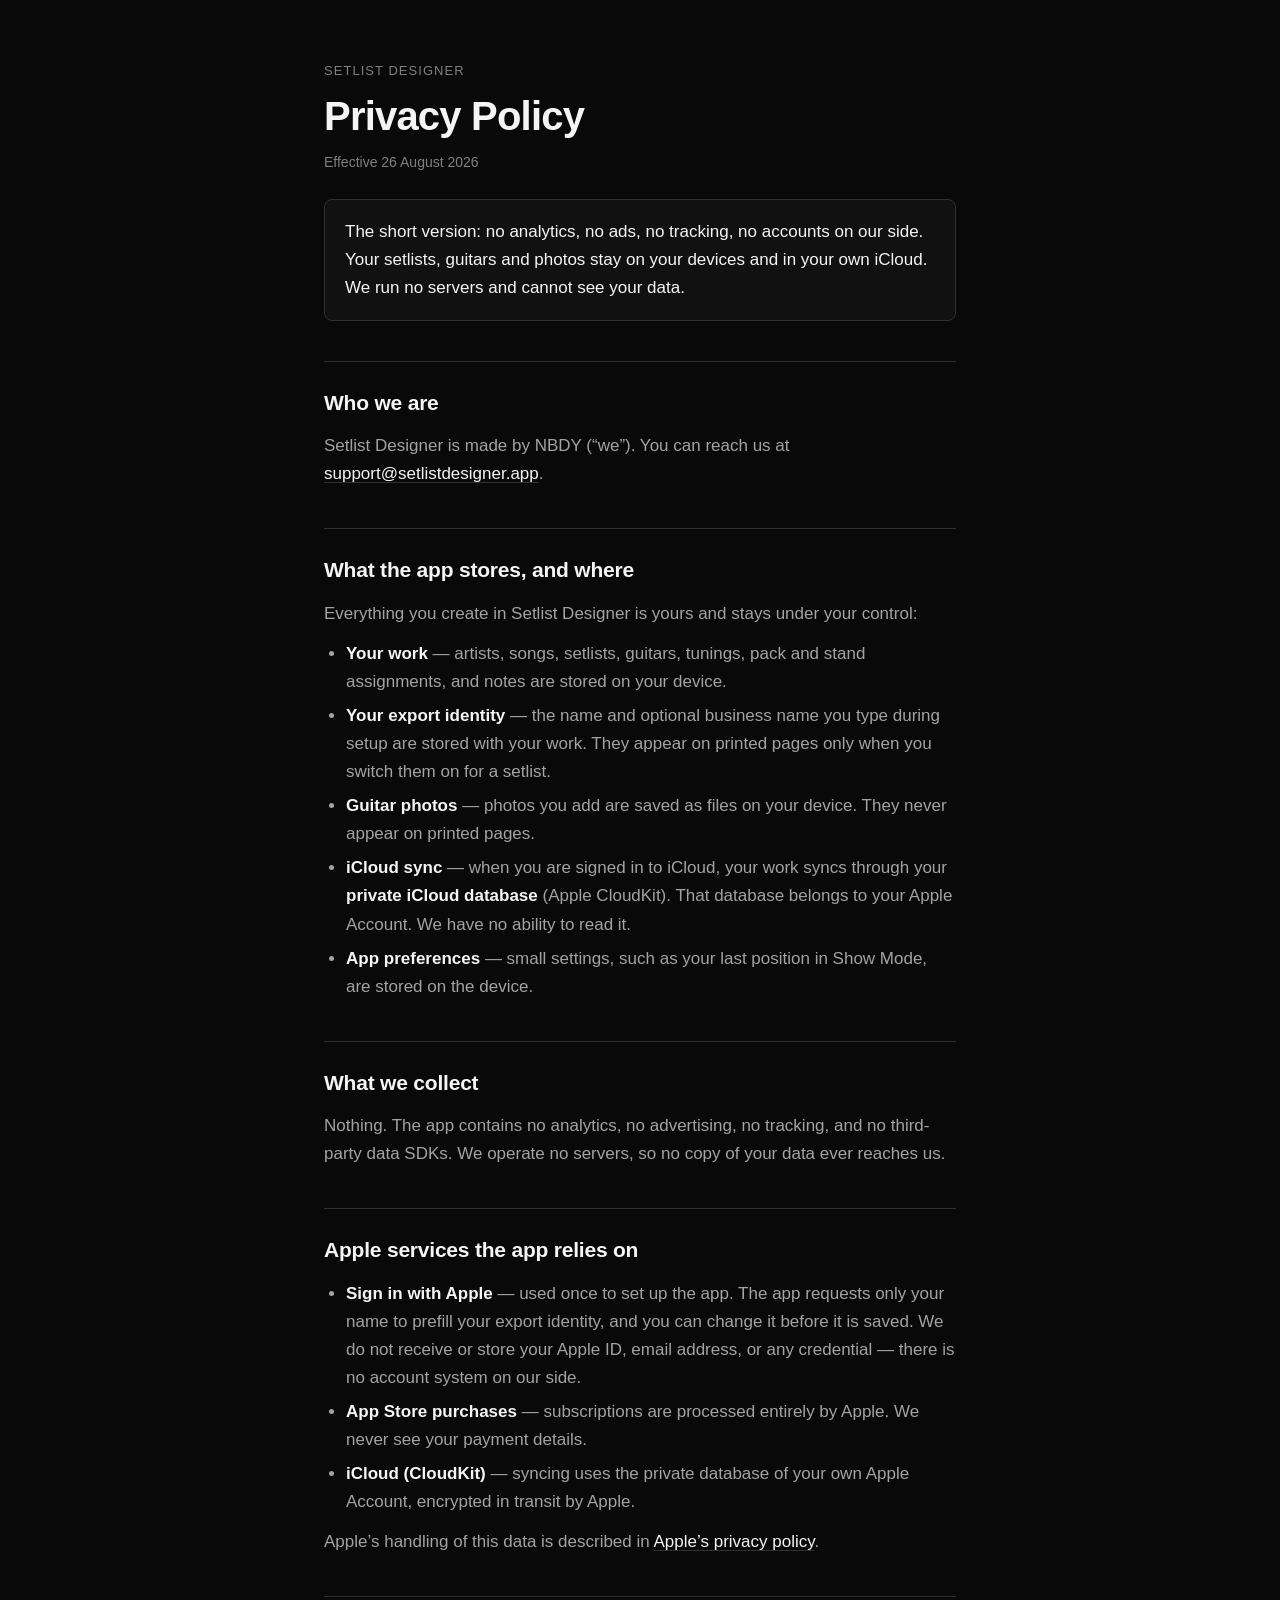
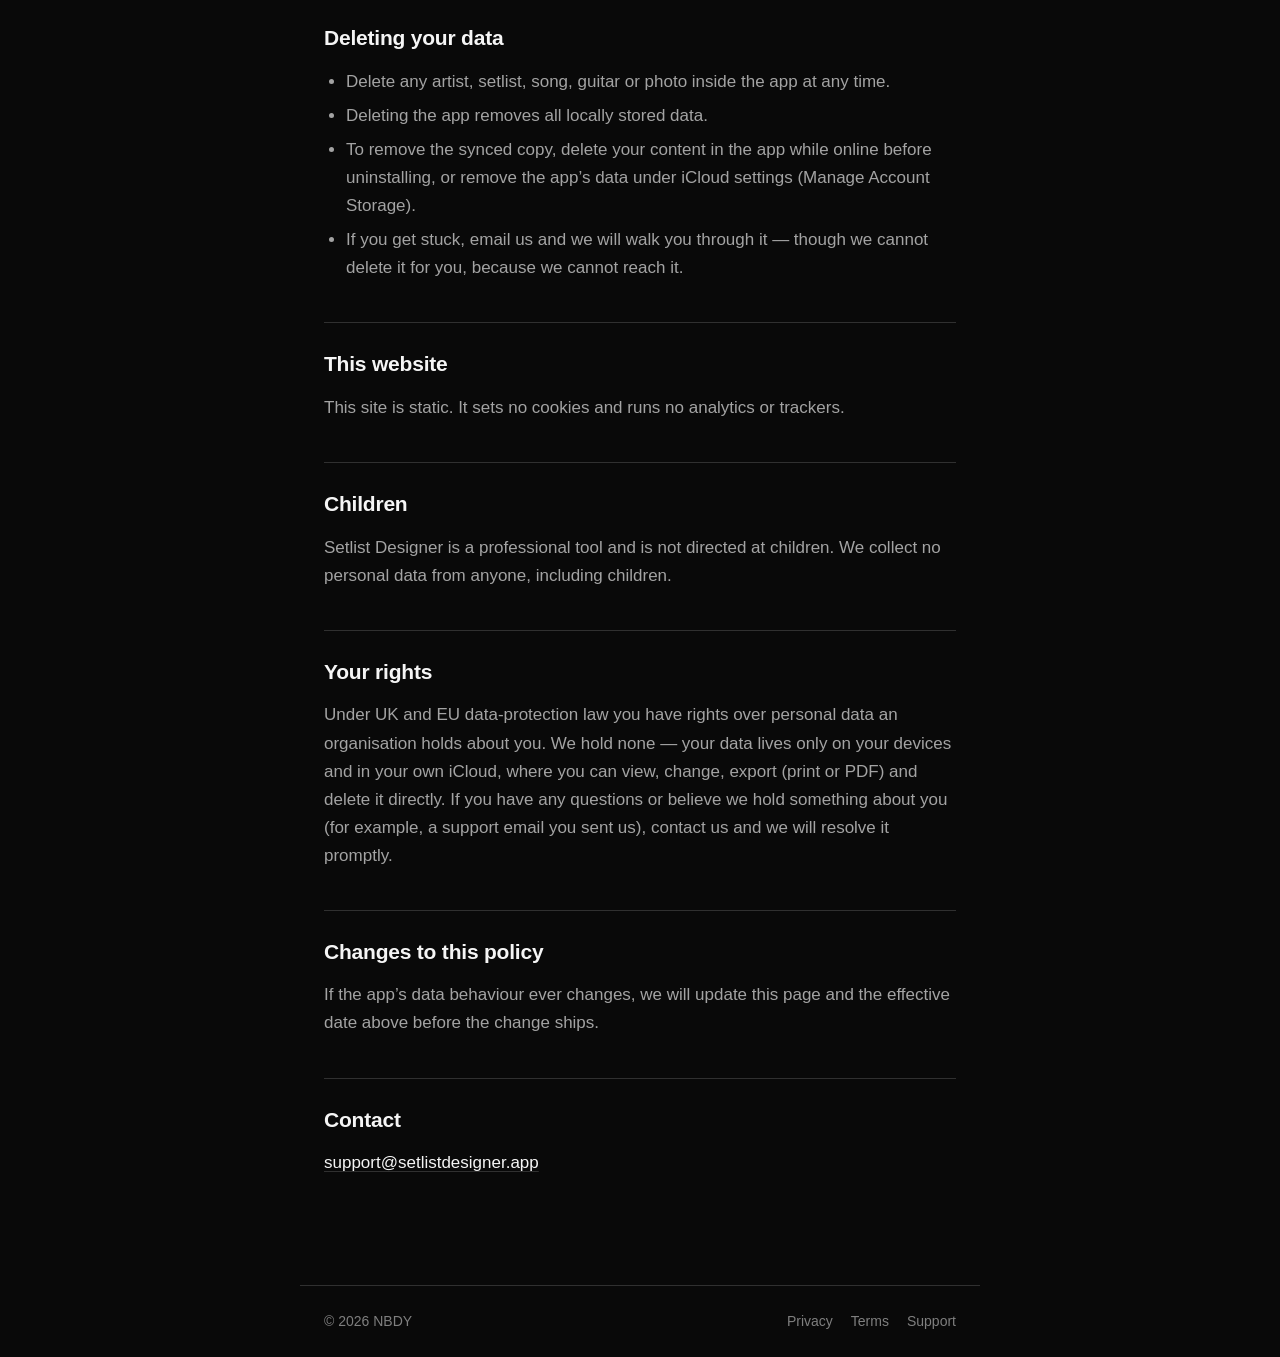
==== privacy/index.html @ c5835f92 "Publish setlistdesigner.app static site: landing, privacy, terms, support" ====
<!DOCTYPE html>
<html lang="en">
<head>
  <meta charset="utf-8">
  <meta name="viewport" content="width=device-width, initial-scale=1">
  <title>Privacy Policy — Setlist Designer</title>
  <meta name="description" content="Setlist Designer collects no analytics and runs no servers. Your data stays on your devices and in your own iCloud.">
  <link rel="stylesheet" href="/styles.css">
</head>
<body>
  <main>
    <p class="kicker"><a href="/">Setlist Designer</a></p>
    <h1>Privacy Policy</h1>
    <p class="updated">Effective 26 August 2026</p>

    <div class="summary">
      <p>The short version: no analytics, no ads, no tracking, no accounts on our side. Your setlists, guitars and photos stay on your devices and in your own iCloud. We run no servers and cannot see your data.</p>
    </div>

    <h2>Who we are</h2>
    <p>Setlist Designer is made by NBDY (“we”). You can reach us at <a href="mailto:support@setlistdesigner.app">support@setlistdesigner.app</a>.</p>

    <h2>What the app stores, and where</h2>
    <p>Everything you create in Setlist Designer is yours and stays under your control:</p>
    <ul>
      <li><strong>Your work</strong> — artists, songs, setlists, guitars, tunings, pack and stand assignments, and notes are stored on your device.</li>
      <li><strong>Your export identity</strong> — the name and optional business name you type during setup are stored with your work. They appear on printed pages only when you switch them on for a setlist.</li>
      <li><strong>Guitar photos</strong> — photos you add are saved as files on your device. They never appear on printed pages.</li>
      <li><strong>iCloud sync</strong> — when you are signed in to iCloud, your work syncs through your <strong>private iCloud database</strong> (Apple CloudKit). That database belongs to your Apple Account. We have no ability to read it.</li>
      <li><strong>App preferences</strong> — small settings, such as your last position in Show Mode, are stored on the device.</li>
    </ul>

    <h2>What we collect</h2>
    <p>Nothing. The app contains no analytics, no advertising, no tracking, and no third-party data SDKs. We operate no servers, so no copy of your data ever reaches us.</p>

    <h2>Apple services the app relies on</h2>
    <ul>
      <li><strong>Sign in with Apple</strong> — used once to set up the app. The app requests only your name to prefill your export identity, and you can change it before it is saved. We do not receive or store your Apple ID, email address, or any credential — there is no account system on our side.</li>
      <li><strong>App Store purchases</strong> — subscriptions are processed entirely by Apple. We never see your payment details.</li>
      <li><strong>iCloud (CloudKit)</strong> — syncing uses the private database of your own Apple Account, encrypted in transit by Apple.</li>
    </ul>
    <p>Apple’s handling of this data is described in <a href="https://www.apple.com/legal/privacy/">Apple’s privacy policy</a>.</p>

    <h2>Deleting your data</h2>
    <ul>
      <li>Delete any artist, setlist, song, guitar or photo inside the app at any time.</li>
      <li>Deleting the app removes all locally stored data.</li>
      <li>To remove the synced copy, delete your content in the app while online before uninstalling, or remove the app’s data under iCloud settings (Manage Account Storage).</li>
      <li>If you get stuck, email us and we will walk you through it — though we cannot delete it for you, because we cannot reach it.</li>
    </ul>

    <h2>This website</h2>
    <p>This site is static. It sets no cookies and runs no analytics or trackers.</p>

    <h2>Children</h2>
    <p>Setlist Designer is a professional tool and is not directed at children. We collect no personal data from anyone, including children.</p>

    <h2>Your rights</h2>
    <p>Under UK and EU data-protection law you have rights over personal data an organisation holds about you. We hold none — your data lives only on your devices and in your own iCloud, where you can view, change, export (print or PDF) and delete it directly. If you have any questions or believe we hold something about you (for example, a support email you sent us), contact us and we will resolve it promptly.</p>

    <h2>Changes to this policy</h2>
    <p>If the app’s data behaviour ever changes, we will update this page and the effective date above before the change ships.</p>

    <h2>Contact</h2>
    <p><a href="mailto:support@setlistdesigner.app">support@setlistdesigner.app</a></p>
  </main>
  <footer>
    <span>© 2026 NBDY</span>
    <span class="spacer"></span>
    <a href="/privacy/">Privacy</a>
    <a href="/terms/">Terms</a>
    <a href="/support/">Support</a>
  </footer>
</body>
</html>
---- styles.css ----
:root {
  --background: #090909;
  --surface: #171717;
  --pane: #111111;
  --line: #303030;
  --primary: #f5f5f5;
  --secondary: #a3a3a3;
  --tertiary: #7f7f7f;
}

* {
  box-sizing: border-box;
  margin: 0;
  padding: 0;
}

html {
  color-scheme: dark;
}

body {
  background: var(--background);
  color: var(--primary);
  font-family: -apple-system, BlinkMacSystemFont, "SF Pro Text", "Segoe UI",
    Roboto, Helvetica, Arial, sans-serif;
  font-size: 17px;
  line-height: 1.65;
  -webkit-font-smoothing: antialiased;
}

main {
  max-width: 680px;
  margin: 0 auto;
  padding: 48px 24px 96px;
}

.kicker {
  font-size: 13px;
  letter-spacing: 0.08em;
  color: var(--tertiary);
  text-transform: uppercase;
}

.kicker a {
  color: var(--tertiary);
  text-decoration: none;
}

.kicker a:hover {
  color: var(--primary);
}

h1 {
  font-size: 40px;
  line-height: 1.15;
  letter-spacing: -0.02em;
  font-weight: 650;
  margin: 12px 0 8px;
}

h2 {
  font-size: 21px;
  font-weight: 600;
  letter-spacing: -0.01em;
  margin: 40px 0 8px;
  padding-top: 24px;
  border-top: 1px solid var(--line);
}

p,
li {
  color: var(--secondary);
}

p {
  margin: 12px 0;
}

strong {
  color: var(--primary);
  font-weight: 600;
}

a {
  color: var(--primary);
  text-decoration: underline;
  text-underline-offset: 3px;
  text-decoration-color: var(--line);
}

a:hover {
  text-decoration-color: var(--primary);
}

ul {
  margin: 12px 0;
  padding-left: 22px;
}

li {
  margin: 6px 0;
}

.updated {
  font-size: 14px;
  color: var(--tertiary);
  margin-bottom: 24px;
}

.summary {
  background: var(--pane);
  border: 1px solid var(--line);
  border-radius: 8px;
  padding: 18px 20px;
  margin: 24px 0;
}

.summary p {
  color: var(--primary);
  margin: 0;
}

.lede {
  font-size: 20px;
  color: var(--secondary);
  margin: 8px 0 24px;
}

.meta-line {
  font-size: 14px;
  color: var(--tertiary);
  font-family: ui-monospace, "SF Mono", SFMono-Regular, Menlo, monospace;
  margin: 16px 0 32px;
}

.actions {
  display: flex;
  gap: 12px;
  flex-wrap: wrap;
  margin: 28px 0;
}

.button {
  display: inline-block;
  padding: 12px 20px;
  border-radius: 6px;
  font-weight: 600;
  text-decoration: none;
}

.button.primary {
  background: var(--primary);
  color: var(--background);
}

.button.secondary {
  border: 1px solid var(--line);
  color: var(--primary);
}

footer {
  max-width: 680px;
  margin: 0 auto;
  padding: 24px;
  border-top: 1px solid var(--line);
  display: flex;
  gap: 18px;
  flex-wrap: wrap;
  font-size: 14px;
  color: var(--tertiary);
}

footer a {
  color: var(--tertiary);
  text-decoration: none;
}

footer a:hover {
  color: var(--primary);
}

footer .spacer {
  flex: 1;
}

dl dt {
  color: var(--primary);
  font-weight: 600;
  margin-top: 20px;
}

dl dd {
  color: var(--secondary);
  margin: 4px 0 0;
}
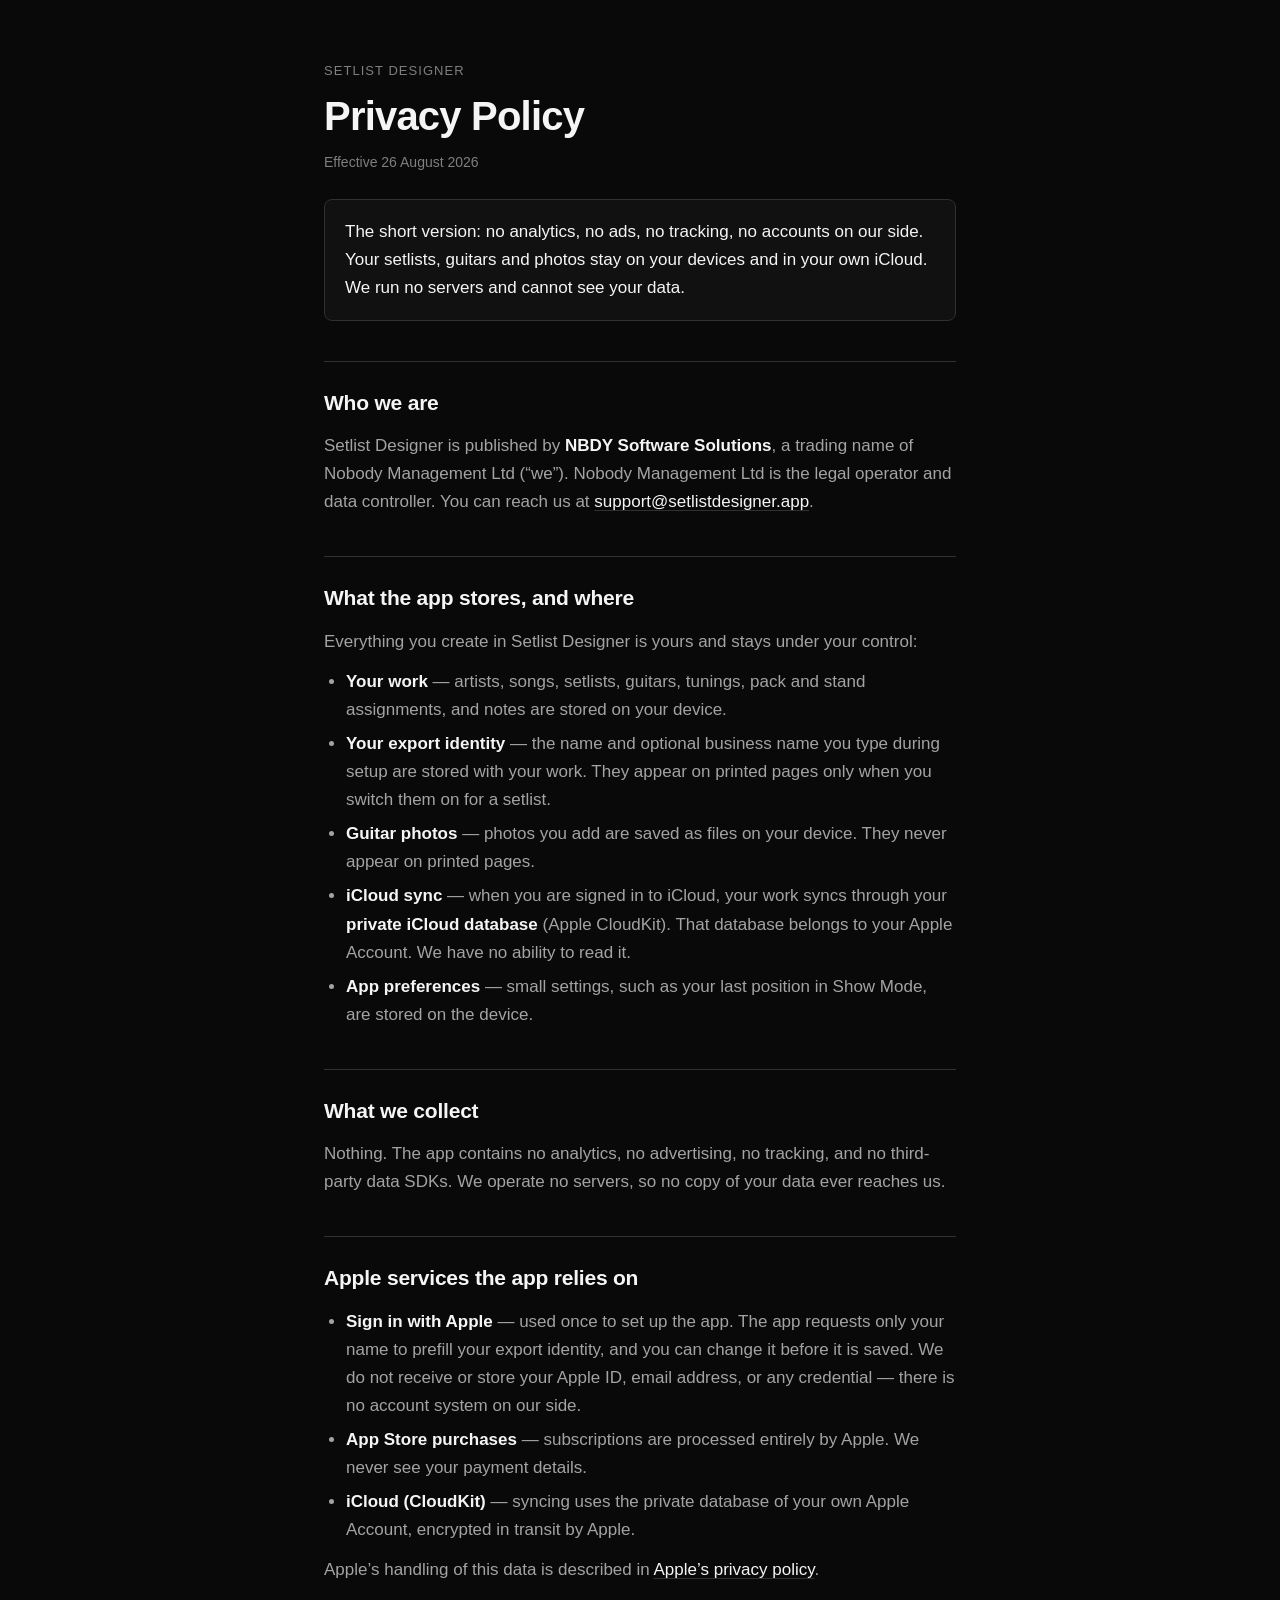
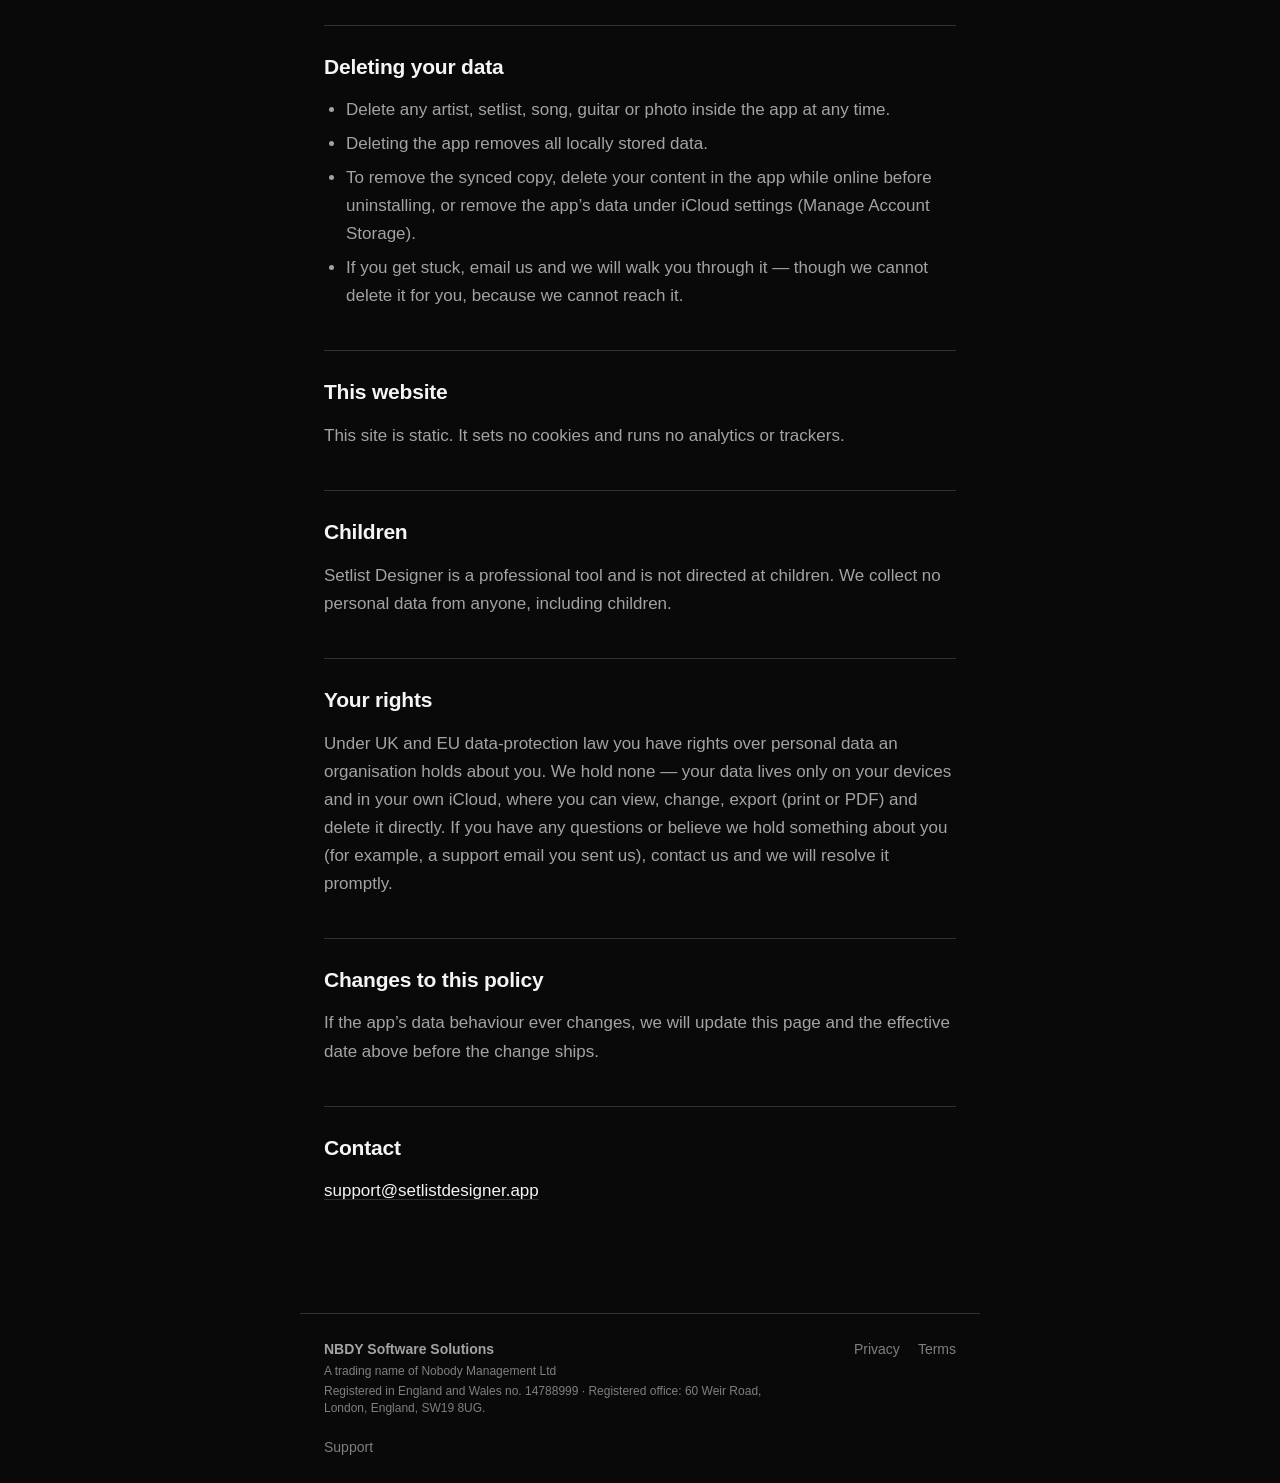
==== commit 81ea11ff: "Refresh launch marketing with real product proof Align the live site with the app’s current workflow" ====
--- a/privacy/index.html
+++ b/privacy/index.html
@@ -18,7 +18,7 @@
     </div>
 
     <h2>Who we are</h2>
-    <p>Setlist Designer is made by NBDY (“we”). You can reach us at <a href="mailto:support@setlistdesigner.app">support@setlistdesigner.app</a>.</p>
+    <p>Setlist Designer is published by <strong>NBDY Software Solutions</strong>, a trading name of Nobody Management Ltd (“we”). Nobody Management Ltd is the legal operator and data controller. You can reach us at <a href="mailto:support@setlistdesigner.app">support@setlistdesigner.app</a>.</p>
 
     <h2>What the app stores, and where</h2>
     <p>Everything you create in Setlist Designer is yours and stays under your control:</p>
@@ -65,7 +65,12 @@
     <p><a href="mailto:support@setlistdesigner.app">support@setlistdesigner.app</a></p>
   </main>
   <footer>
-    <span>© 2026 NBDY</span>
+    <span class="publisher">
+      <strong>NBDY Software Solutions</strong>
+      <small>A trading name of Nobody Management Ltd</small>
+      <small>Registered in England and Wales no. 14788999 · Registered office:
+        60 Weir Road, London, England, SW19 8UG.</small>
+    </span>
     <span class="spacer"></span>
     <a href="/privacy/">Privacy</a>
     <a href="/terms/">Terms</a>
--- a/styles.css
+++ b/styles.css
@@ -32,6 +32,14 @@
   max-width: 680px;
   margin: 0 auto;
   padding: 48px 24px 96px;
+}
+
+main.wide {
+  max-width: 880px;
+}
+
+section {
+  margin-top: 16px;
 }
 
 .kicker {
@@ -183,6 +191,23 @@
   flex: 1;
 }
 
+footer .publisher {
+  display: grid;
+  max-width: 460px;
+  gap: 2px;
+}
+
+footer .publisher strong {
+  color: var(--secondary);
+  font-weight: 600;
+}
+
+footer .publisher small {
+  color: var(--tertiary);
+  font-size: 12px;
+  line-height: 1.45;
+}
+
 dl dt {
   color: var(--primary);
   font-weight: 600;
@@ -193,3 +218,1021 @@
   color: var(--secondary);
   margin: 4px 0 0;
 }
+
+h3 {
+  font-size: 17px;
+  font-weight: 600;
+  margin-bottom: 6px;
+}
+
+.section-lede {
+  margin-top: 4px;
+}
+
+.audience {
+  display: grid;
+  grid-template-columns: 1fr 1fr;
+  gap: 16px;
+  margin-top: 16px;
+}
+
+.card {
+  background: var(--pane);
+  border: 1px solid var(--line);
+  border-radius: 8px;
+  padding: 18px 20px;
+}
+
+.card p {
+  margin: 0;
+}
+
+ul.features {
+  list-style: none;
+  padding: 0;
+  margin: 16px 0 0;
+  display: grid;
+  grid-template-columns: 1fr 1fr;
+  gap: 10px 28px;
+}
+
+ul.features li {
+  margin: 0;
+  padding: 10px 0;
+  border-bottom: 1px solid var(--line);
+}
+
+.shots {
+  display: grid;
+  grid-template-columns: 1fr 1fr;
+  gap: 24px;
+  margin-top: 20px;
+}
+
+.shots figure {
+  margin: 0;
+}
+
+.shots img {
+  width: 100%;
+  height: auto;
+  border: 1px solid var(--line);
+  border-radius: 14px;
+  display: block;
+}
+
+.shots figcaption {
+  font-size: 14px;
+  color: var(--tertiary);
+  margin-top: 10px;
+}
+
+.closing {
+  text-align: left;
+}
+
+@media (max-width: 720px) {
+  .audience,
+  ul.features,
+  .shots {
+    grid-template-columns: 1fr;
+  }
+
+  h1 {
+    font-size: 32px;
+  }
+}
+
+/* Marketing site */
+body.marketing {
+  --accent: #30d158;
+  --accent-soft: rgba(48, 209, 88, 0.12);
+  --accent-line: rgba(48, 209, 88, 0.34);
+  background:
+    radial-gradient(circle at 78% 5%, rgba(48, 209, 88, 0.13), transparent 28rem),
+    var(--background);
+  overflow-x: hidden;
+}
+
+.marketing a:focus-visible {
+  outline: 2px solid var(--accent);
+  outline-offset: 4px;
+}
+
+.site-header {
+  width: min(1240px, calc(100% - 48px));
+  min-height: 96px;
+  margin: 0 auto;
+  display: grid;
+  grid-template-columns: 1fr auto 1fr;
+  align-items: center;
+  gap: 24px;
+  border-bottom: 1px solid var(--line);
+}
+
+.site-header .wordmark {
+  display: inline-flex;
+  align-items: center;
+  gap: 11px;
+  justify-self: start;
+  color: var(--primary);
+  font-weight: 650;
+  text-decoration: none;
+  letter-spacing: -0.01em;
+}
+
+.wordmark-mark {
+  color: var(--accent);
+  font: 700 12px/1 ui-monospace, "SF Mono", SFMono-Regular, Menlo, monospace;
+  letter-spacing: 0.1em;
+}
+
+.wordmark-image {
+  width: 148px;
+  height: 83px;
+  display: block;
+  object-fit: contain;
+}
+
+.site-header nav {
+  display: flex;
+  align-items: center;
+  gap: 28px;
+}
+
+.site-header nav a {
+  color: var(--secondary);
+  font-size: 14px;
+  font-weight: 550;
+  text-decoration: none;
+}
+
+.site-header nav a:hover {
+  color: var(--primary);
+}
+
+.site-header > .button {
+  justify-self: end;
+}
+
+.marketing .button {
+  display: inline-flex;
+  min-height: 48px;
+  padding: 0 20px;
+  border: 1px solid var(--accent);
+  border-radius: 6px;
+  align-items: center;
+  justify-content: center;
+  background: var(--accent);
+  color: #07100a;
+  font-size: 15px;
+  font-weight: 700;
+  line-height: 1;
+  text-decoration: none;
+  box-shadow: 0 12px 36px rgba(48, 209, 88, 0.13);
+  transition: transform 160ms ease, background 160ms ease;
+}
+
+.marketing .button:hover {
+  background: #43db68;
+  text-decoration: none;
+  transform: translateY(-1px);
+}
+
+.marketing .button-small {
+  min-height: 38px;
+  padding: 0 15px;
+  font-size: 13px;
+}
+
+.marketing .landing {
+  max-width: none;
+  margin: 0;
+  padding: 0;
+}
+
+.marketing .landing section {
+  margin-top: 0;
+}
+
+.hero {
+  width: min(1240px, calc(100% - 48px));
+  min-height: 720px;
+  margin: 0 auto;
+  padding: 86px 0 108px;
+  display: grid;
+  grid-template-columns: minmax(390px, 0.78fr) minmax(560px, 1.22fr);
+  align-items: center;
+  gap: 64px;
+}
+
+.hero-copy {
+  position: relative;
+  z-index: 2;
+}
+
+.marketing .eyebrow {
+  margin: 0 0 18px;
+  color: var(--accent);
+  font: 700 12px/1.2 ui-monospace, "SF Mono", SFMono-Regular, Menlo, monospace;
+  letter-spacing: 0.12em;
+  text-transform: uppercase;
+}
+
+.marketing .hero h1 {
+  max-width: 760px;
+  margin: 0;
+  color: var(--primary);
+  font-size: clamp(56px, 6.2vw, 94px);
+  font-weight: 690;
+  letter-spacing: -0.065em;
+  line-height: 0.96;
+}
+
+.marketing .hero h1 span {
+  color: var(--accent);
+}
+
+.marketing .hero .lede {
+  max-width: 610px;
+  margin: 28px 0 0;
+  color: #c5c5c5;
+  font-size: 20px;
+  line-height: 1.55;
+}
+
+.cta-row {
+  margin-top: 34px;
+  display: flex;
+  align-items: center;
+  gap: 22px;
+  flex-wrap: wrap;
+}
+
+.text-link {
+  color: var(--primary);
+  font-size: 15px;
+  font-weight: 650;
+  text-decoration: none;
+}
+
+.text-link span {
+  margin-left: 4px;
+  color: var(--accent);
+}
+
+.proof-row {
+  margin: 38px 0 0;
+  padding: 18px 0 0;
+  display: flex;
+  gap: 13px 22px;
+  flex-wrap: wrap;
+  list-style: none;
+  border-top: 1px solid var(--line);
+}
+
+.proof-row li {
+  margin: 0;
+  color: var(--tertiary);
+  font: 600 11px/1.4 ui-monospace, "SF Mono", SFMono-Regular, Menlo, monospace;
+  letter-spacing: 0.05em;
+  text-transform: uppercase;
+}
+
+.proof-row li::before {
+  content: "";
+  width: 6px;
+  height: 6px;
+  margin-right: 8px;
+  display: inline-block;
+  border-radius: 50%;
+  background: var(--accent);
+  box-shadow: 0 0 12px rgba(48, 209, 88, 0.7);
+}
+
+.hero-product {
+  position: relative;
+  width: min(760px, 100%);
+  justify-self: end;
+  filter: drop-shadow(0 40px 70px rgba(0, 0, 0, 0.5));
+}
+
+.device {
+  position: relative;
+  width: 100%;
+  padding: 15px;
+  border: 1px solid #595959;
+  border-radius: 38px;
+  background: linear-gradient(145deg, #353535 0%, #0e0e0e 24%, #202020 72%, #444 100%);
+  box-shadow:
+    inset 0 0 0 2px #111,
+    inset 0 0 0 3px rgba(255, 255, 255, 0.08),
+    0 34px 80px rgba(0, 0, 0, 0.52);
+}
+
+.device::before,
+.device::after {
+  content: "";
+  position: absolute;
+  left: 26%;
+  width: 8%;
+  height: 2px;
+  top: -2px;
+  border-radius: 4px 4px 0 0;
+  background: #666;
+}
+
+.device::after {
+  left: 36%;
+  width: 5%;
+}
+
+.device-camera {
+  position: absolute;
+  z-index: 3;
+  top: 5px;
+  left: 50%;
+  width: 5px;
+  height: 5px;
+  border-radius: 50%;
+  background: #050505;
+  box-shadow: 0 0 0 1px #3b3b3b, inset 0 0 2px #152c20;
+}
+
+.device-screen {
+  position: relative;
+  width: 100%;
+  aspect-ratio: 4 / 3;
+  overflow: hidden;
+  border: 1px solid #020202;
+  border-radius: 25px;
+  background: #000;
+  box-shadow: 0 0 0 1px rgba(255, 255, 255, 0.08);
+}
+
+.device-screen img {
+  width: 100%;
+  height: 100%;
+  display: block;
+  object-fit: cover;
+}
+
+.product-callout {
+  position: absolute;
+  z-index: 5;
+  min-width: 168px;
+  padding: 12px 14px;
+  border: 1px solid var(--accent-line);
+  border-radius: 5px;
+  background: rgba(9, 9, 9, 0.92);
+  box-shadow: 0 16px 40px rgba(0, 0, 0, 0.4);
+  backdrop-filter: blur(18px);
+}
+
+.product-callout strong,
+.product-callout span {
+  display: block;
+}
+
+.product-callout strong {
+  color: var(--accent);
+  font: 700 11px/1.2 ui-monospace, "SF Mono", SFMono-Regular, Menlo, monospace;
+  letter-spacing: 0.1em;
+  text-transform: uppercase;
+}
+
+.product-callout span {
+  margin-top: 5px;
+  color: var(--primary);
+  font-size: 13px;
+  line-height: 1.3;
+}
+
+.callout-left {
+  left: -34px;
+  bottom: 48px;
+}
+
+.callout-right {
+  right: -24px;
+  top: 48px;
+}
+
+.audience-band {
+  border-block: 1px solid var(--line);
+  background: #0d0d0d;
+  display: grid;
+  grid-template-columns: 1fr 1fr;
+}
+
+.audience-band article {
+  min-height: 210px;
+  padding: 52px max(5vw, calc((100vw - 1240px) / 2));
+  display: grid;
+  grid-template-columns: 54px minmax(0, 520px);
+  align-content: center;
+  gap: 20px;
+}
+
+.audience-band article:first-child {
+  padding-left: max(24px, calc((100vw - 1240px) / 2));
+  border-right: 1px solid var(--line);
+}
+
+.audience-number {
+  color: var(--accent);
+  font: 650 13px/1.6 ui-monospace, "SF Mono", SFMono-Regular, Menlo, monospace;
+}
+
+.audience-band h2 {
+  margin: 0;
+  padding: 0;
+  border: 0;
+  color: var(--primary);
+  font-size: 24px;
+  line-height: 1.15;
+}
+
+.audience-band p {
+  margin: 10px 0 0;
+  color: var(--secondary);
+  line-height: 1.55;
+}
+
+.marketing .section {
+  width: min(1240px, calc(100% - 48px));
+  margin-inline: auto;
+  padding: 126px 0;
+}
+
+.section-intro {
+  max-width: 790px;
+  margin-bottom: 52px;
+}
+
+.marketing .section h2,
+.product-section h2,
+.show-section h2,
+.privacy-callout h2,
+.final-cta h2 {
+  margin: 0;
+  padding: 0;
+  border: 0;
+  color: var(--primary);
+  font-size: clamp(38px, 4.2vw, 68px);
+  font-weight: 680;
+  letter-spacing: -0.045em;
+  line-height: 1.02;
+}
+
+.section-intro > p:last-child,
+.product-copy > p,
+.show-copy > p,
+.privacy-callout p,
+.final-cta > p {
+  max-width: 720px;
+  margin: 22px 0 0;
+  color: var(--secondary);
+  font-size: 19px;
+  line-height: 1.6;
+}
+
+.feature-grid {
+  display: grid;
+  grid-template-columns: repeat(3, 1fr);
+  border: 1px solid var(--line);
+  border-radius: 8px;
+  overflow: hidden;
+}
+
+.feature-card {
+  min-height: 320px;
+  padding: 34px;
+  background: var(--pane);
+}
+
+.feature-card + .feature-card {
+  border-left: 1px solid var(--line);
+}
+
+.feature-icon {
+  width: 29px;
+  height: 29px;
+  display: block;
+  overflow: visible;
+  color: var(--accent);
+  fill: none;
+  stroke: currentColor;
+  stroke-width: 1.75;
+  stroke-linecap: round;
+  stroke-linejoin: round;
+}
+
+.feature-step {
+  margin-top: 38px;
+  display: block;
+  color: var(--accent);
+  font: 650 11px/1.2 ui-monospace, "SF Mono", SFMono-Regular, Menlo, monospace;
+  letter-spacing: 0.09em;
+  text-transform: uppercase;
+}
+
+.feature-card h3,
+.tech-features h3,
+.export-features h3 {
+  margin: 12px 0 0;
+  color: var(--primary);
+  font-size: 21px;
+  line-height: 1.2;
+}
+
+.feature-card p,
+.tech-features p,
+.export-features p {
+  margin: 13px 0 0;
+  color: var(--secondary);
+  line-height: 1.6;
+}
+
+.product-section {
+  width: min(1440px, calc(100% - 48px));
+  margin: 0 auto;
+  padding: 120px max(24px, calc((100% - 1240px) / 2));
+  display: grid;
+  grid-template-columns: minmax(300px, 0.72fr) minmax(560px, 1.28fr);
+  align-items: center;
+  gap: 80px;
+  border-block: 1px solid var(--line);
+  background: #0c0c0c;
+}
+
+.product-copy {
+  max-width: 500px;
+}
+
+.check-list {
+  margin: 30px 0 0;
+  padding: 0;
+  list-style: none;
+}
+
+.check-list li {
+  position: relative;
+  margin: 0;
+  padding: 12px 0 12px 30px;
+  border-bottom: 1px solid var(--line);
+  color: #c5c5c5;
+}
+
+.check-list li::before {
+  content: "✓";
+  position: absolute;
+  left: 2px;
+  color: var(--accent);
+  font-weight: 700;
+}
+
+.device-wrap {
+  min-width: 0;
+}
+
+.device-wrap-accent {
+  position: relative;
+}
+
+.device-wrap-accent::before {
+  content: "";
+  position: absolute;
+  inset: -15%;
+  z-index: -1;
+  background: radial-gradient(circle, rgba(48, 209, 88, 0.18), transparent 64%);
+  filter: blur(30px);
+}
+
+.tech-section {
+  position: relative;
+}
+
+.tech-layout {
+  display: grid;
+  grid-template-columns: minmax(360px, 0.76fr) minmax(560px, 1.24fr);
+  align-items: center;
+  gap: 72px;
+}
+
+.tech-features {
+  display: grid;
+  grid-template-columns: 1fr 1fr;
+  border: 1px solid var(--line);
+  border-radius: 8px;
+  overflow: hidden;
+}
+
+.tech-features article {
+  min-height: 245px;
+  padding: 28px;
+  background: var(--pane);
+}
+
+.tech-features article:nth-child(even) {
+  border-left: 1px solid var(--line);
+}
+
+.tech-features article:nth-child(n + 3) {
+  border-top: 1px solid var(--line);
+}
+
+.show-section {
+  min-height: 580px;
+  padding: 122px 24px;
+  display: grid;
+  place-items: center;
+  border-block: 1px solid var(--accent-line);
+  background:
+    linear-gradient(rgba(9, 9, 9, 0.72), rgba(9, 9, 9, 0.93)),
+    radial-gradient(circle at 50% 0%, rgba(48, 209, 88, 0.26), transparent 60%);
+  text-align: center;
+}
+
+.show-copy {
+  width: min(1020px, 100%);
+}
+
+.show-copy > p {
+  margin-inline: auto;
+}
+
+.metric-row {
+  margin-top: 54px;
+  display: grid;
+  grid-template-columns: repeat(3, 1fr);
+  border-block: 1px solid var(--line);
+}
+
+.metric-row div {
+  padding: 28px 24px;
+}
+
+.metric-row div + div {
+  border-left: 1px solid var(--line);
+}
+
+.metric-row strong,
+.metric-row span {
+  display: block;
+}
+
+.metric-row strong {
+  color: var(--accent);
+  font: 700 12px/1.2 ui-monospace, "SF Mono", SFMono-Regular, Menlo, monospace;
+  letter-spacing: 0.1em;
+  text-transform: uppercase;
+}
+
+.metric-row span {
+  margin-top: 8px;
+  color: var(--secondary);
+  font-size: 14px;
+}
+
+.export-layout {
+  display: grid;
+  grid-template-columns: minmax(0, 1.5fr) minmax(260px, 0.5fr);
+  align-items: center;
+  gap: 64px;
+}
+
+.paper-proof {
+  position: relative;
+  width: min(340px, 100%);
+  justify-self: center;
+  padding: 8px;
+  background: #ddd;
+  box-shadow: 0 30px 70px rgba(0, 0, 0, 0.48);
+  transform: rotate(1.5deg);
+}
+
+.paper-proof > img {
+  width: 100%;
+  height: auto;
+  display: block;
+  background: white;
+}
+
+.paper-caption {
+  position: absolute;
+  left: -38px;
+  right: -38px;
+  bottom: -68px;
+  padding: 14px 16px;
+  display: flex;
+  align-items: center;
+  gap: 12px;
+  border: 1px solid var(--accent-line);
+  border-radius: 5px;
+  background: rgba(9, 9, 9, 0.96);
+  transform: rotate(-1.5deg);
+}
+
+.paper-caption .feature-icon {
+  width: 24px;
+  height: 24px;
+  flex: 0 0 auto;
+}
+
+.paper-caption strong,
+.paper-caption span {
+  display: block;
+}
+
+.paper-caption strong {
+  color: var(--primary);
+  font-size: 13px;
+}
+
+.paper-caption span {
+  margin-top: 2px;
+  color: var(--tertiary);
+  font-size: 11px;
+}
+
+.export-features {
+  margin-top: 112px;
+  display: grid;
+  grid-template-columns: repeat(4, 1fr);
+  border-block: 1px solid var(--line);
+}
+
+.export-features article {
+  padding: 28px 24px 30px;
+}
+
+.export-features article + article {
+  border-left: 1px solid var(--line);
+}
+
+.privacy-callout {
+  width: min(1240px, calc(100% - 48px));
+  margin: 0 auto;
+  padding: 74px;
+  display: grid;
+  grid-template-columns: auto 1fr;
+  gap: 32px;
+  border: 1px solid var(--accent-line);
+  border-radius: 8px;
+  background: var(--accent-soft);
+}
+
+.privacy-icon {
+  width: 42px;
+  height: 42px;
+  color: var(--accent);
+  fill: none;
+  stroke: currentColor;
+  stroke-width: 1.5;
+  stroke-linecap: round;
+  stroke-linejoin: round;
+}
+
+.privacy-callout p {
+  max-width: 870px;
+}
+
+.final-cta {
+  width: min(940px, calc(100% - 48px));
+  margin: 0 auto;
+  padding: 150px 0 160px;
+  text-align: center;
+}
+
+.final-cta > p {
+  margin-inline: auto;
+}
+
+.final-cta .button {
+  margin-top: 34px;
+}
+
+.marketing footer {
+  max-width: 1240px;
+  min-height: 92px;
+  align-items: center;
+}
+
+@media (max-width: 1100px) {
+  .site-header {
+    grid-template-columns: 1fr auto;
+  }
+
+  .site-header nav {
+    display: none;
+  }
+
+  .hero {
+    grid-template-columns: 1fr;
+    padding-top: 74px;
+  }
+
+  .hero-copy {
+    max-width: 760px;
+  }
+
+  .hero-product {
+    width: min(900px, 100%);
+    justify-self: center;
+  }
+
+  .product-section,
+  .tech-layout {
+    grid-template-columns: 1fr;
+  }
+
+  .product-copy {
+    max-width: 740px;
+  }
+
+  .tech-layout .device-wrap {
+    order: -1;
+  }
+
+  .export-layout {
+    gap: 38px;
+  }
+}
+
+@media (max-width: 800px) {
+  .audience-band,
+  .feature-grid,
+  .export-layout {
+    grid-template-columns: 1fr;
+  }
+
+  .audience-band article,
+  .audience-band article:first-child {
+    padding: 36px 24px;
+    border-right: 0;
+  }
+
+  .audience-band article + article {
+    border-top: 1px solid var(--line);
+  }
+
+  .feature-card + .feature-card {
+    border-left: 0;
+    border-top: 1px solid var(--line);
+  }
+
+  .feature-card {
+    min-height: 0;
+  }
+
+  .export-layout {
+    gap: 90px;
+  }
+
+  .paper-proof {
+    width: min(420px, 80%);
+  }
+
+  .export-features {
+    grid-template-columns: 1fr 1fr;
+  }
+
+  .export-features article:nth-child(odd) {
+    border-left: 0;
+  }
+
+  .export-features article:nth-child(n + 3) {
+    border-top: 1px solid var(--line);
+  }
+
+  .metric-row {
+    grid-template-columns: 1fr;
+  }
+
+  .metric-row div + div {
+    border-left: 0;
+    border-top: 1px solid var(--line);
+  }
+}
+
+@media (max-width: 600px) {
+  .site-header,
+  .hero,
+  .marketing .section,
+  .privacy-callout,
+  .final-cta {
+    width: min(100% - 32px, 1240px);
+  }
+
+  .site-header {
+    min-height: 82px;
+  }
+
+  .wordmark-image {
+    width: 116px;
+    height: 65px;
+  }
+
+  .hero {
+    min-height: 0;
+    padding: 64px 0 78px;
+    gap: 54px;
+  }
+
+  .marketing .hero h1 {
+    max-width: 100%;
+    font-size: clamp(44px, 12.5vw, 52px);
+    letter-spacing: -0.055em;
+  }
+
+  .marketing .hero .lede {
+    font-size: 18px;
+  }
+
+  .cta-row {
+    align-items: flex-start;
+    flex-direction: column;
+  }
+
+  .proof-row {
+    display: grid;
+  }
+
+  .device {
+    padding: 8px;
+    border-radius: 23px;
+  }
+
+  .device-screen {
+    border-radius: 16px;
+  }
+
+  .device-camera {
+    top: 2px;
+    width: 3px;
+    height: 3px;
+  }
+
+  .product-callout {
+    display: none;
+  }
+
+  .marketing .section,
+  .product-section {
+    padding-block: 88px;
+  }
+
+  .product-section {
+    width: 100%;
+    padding-inline: 16px;
+    gap: 48px;
+  }
+
+  .marketing .section h2,
+  .product-section h2,
+  .show-section h2,
+  .privacy-callout h2,
+  .final-cta h2 {
+    font-size: 38px;
+  }
+
+  .tech-features,
+  .export-features {
+    grid-template-columns: 1fr;
+  }
+
+  .tech-features article:nth-child(even),
+  .export-features article + article {
+    border-left: 0;
+  }
+
+  .tech-features article:nth-child(n + 2),
+  .export-features article:nth-child(n + 2) {
+    border-top: 1px solid var(--line);
+  }
+
+  .show-section {
+    padding: 88px 16px;
+  }
+
+  .paper-caption {
+    left: -16px;
+    right: -16px;
+  }
+
+  .privacy-callout {
+    padding: 34px 26px;
+    grid-template-columns: 1fr;
+  }
+
+  .final-cta {
+    padding: 110px 0;
+  }
+}
+
+@media (prefers-reduced-motion: reduce) {
+  .marketing .button {
+    transition: none;
+  }
+}
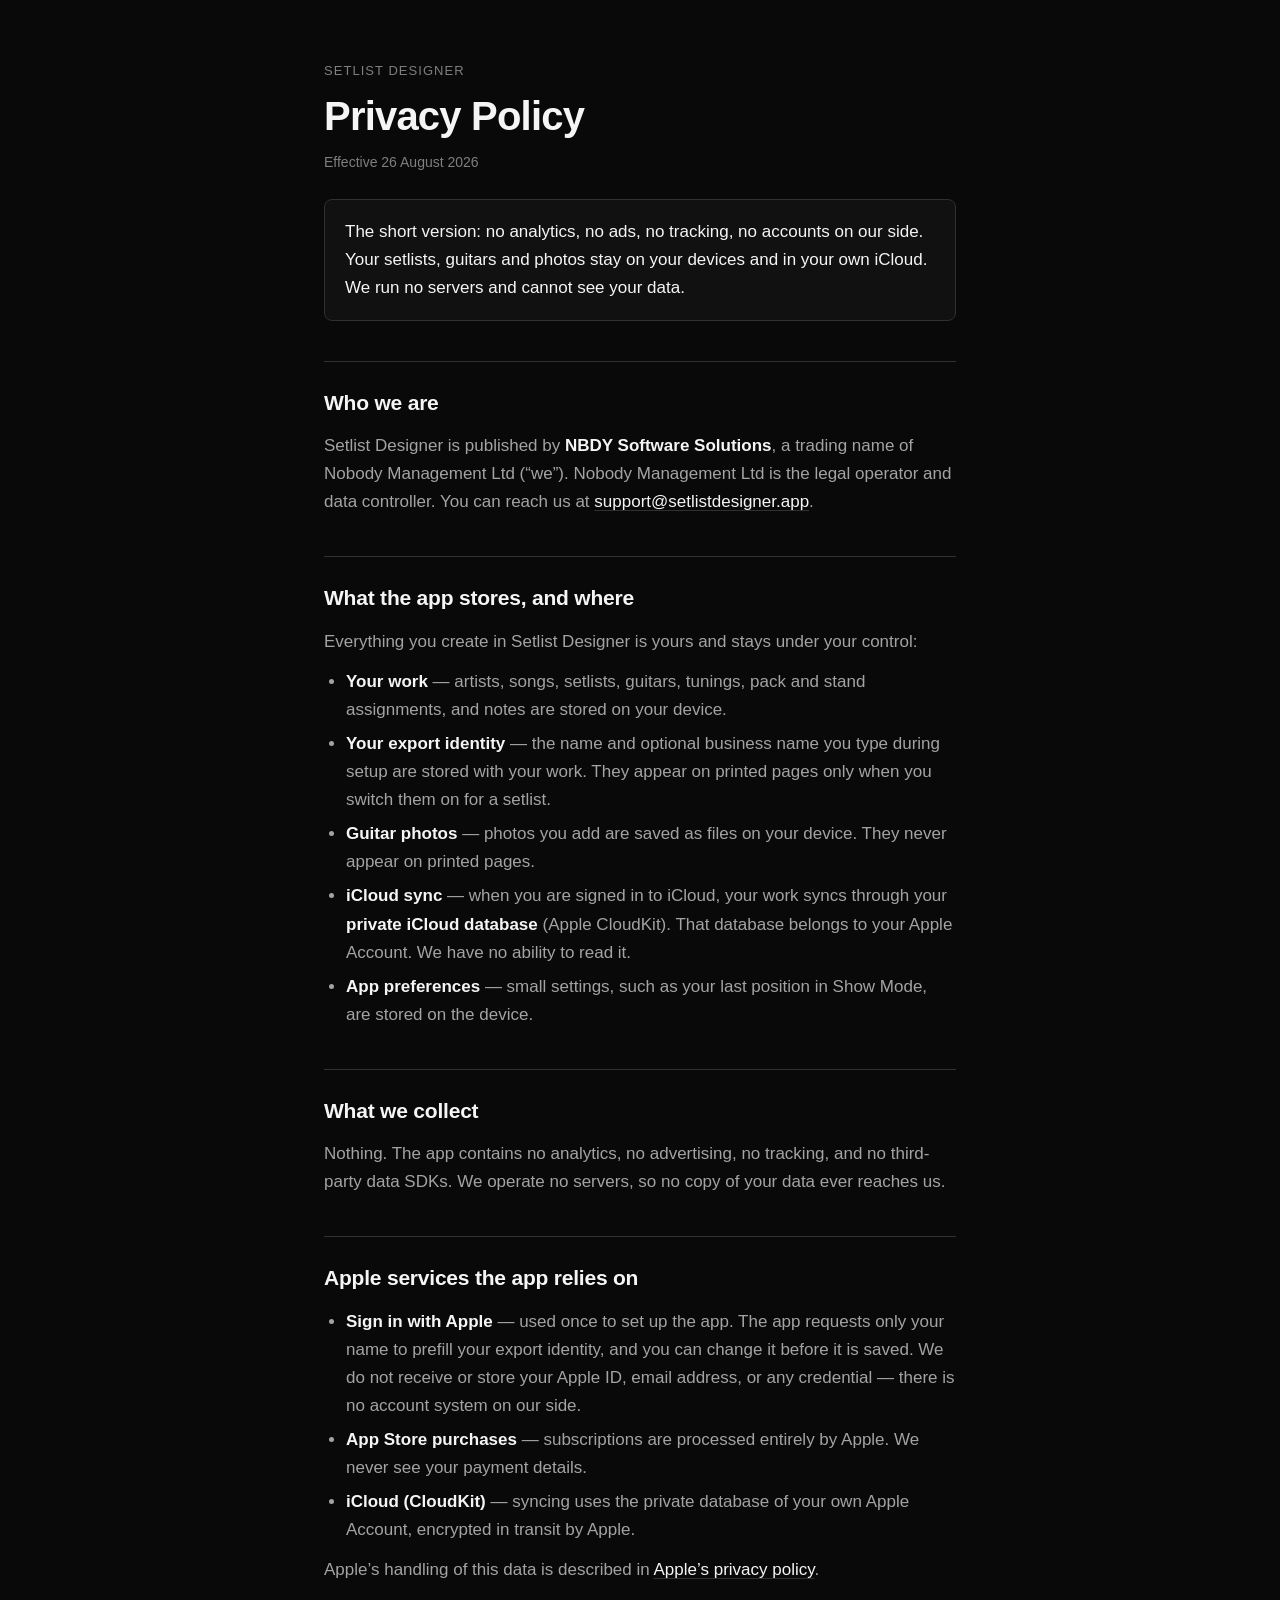
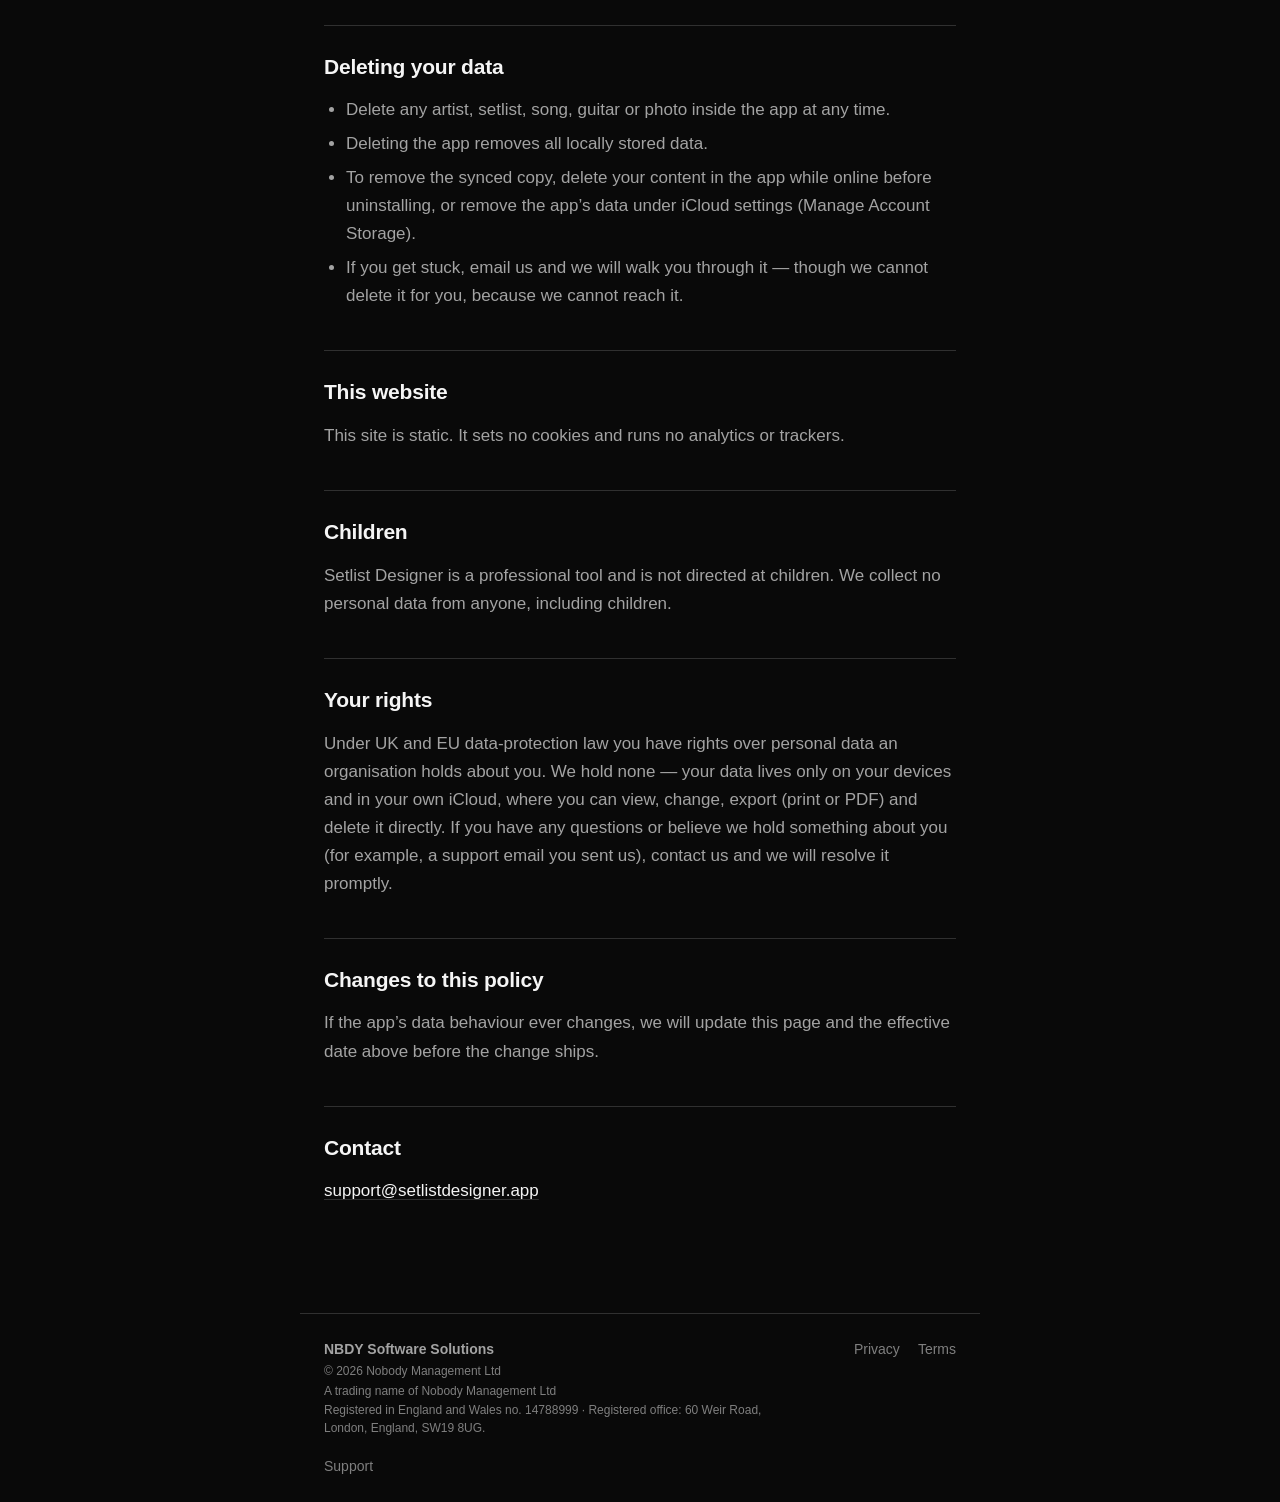
==== commit 690ae942: "docs: complete publisher legal identity Keep NBDY Software Solutions public-facing while making Nobo" ====
--- a/privacy/index.html
+++ b/privacy/index.html
@@ -67,6 +67,7 @@
   <footer>
     <span class="publisher">
       <strong>NBDY Software Solutions</strong>
+      <small>© 2026 Nobody Management Ltd</small>
       <small>A trading name of Nobody Management Ltd</small>
       <small>Registered in England and Wales no. 14788999 · Registered office:
         60 Weir Road, London, England, SW19 8UG.</small>
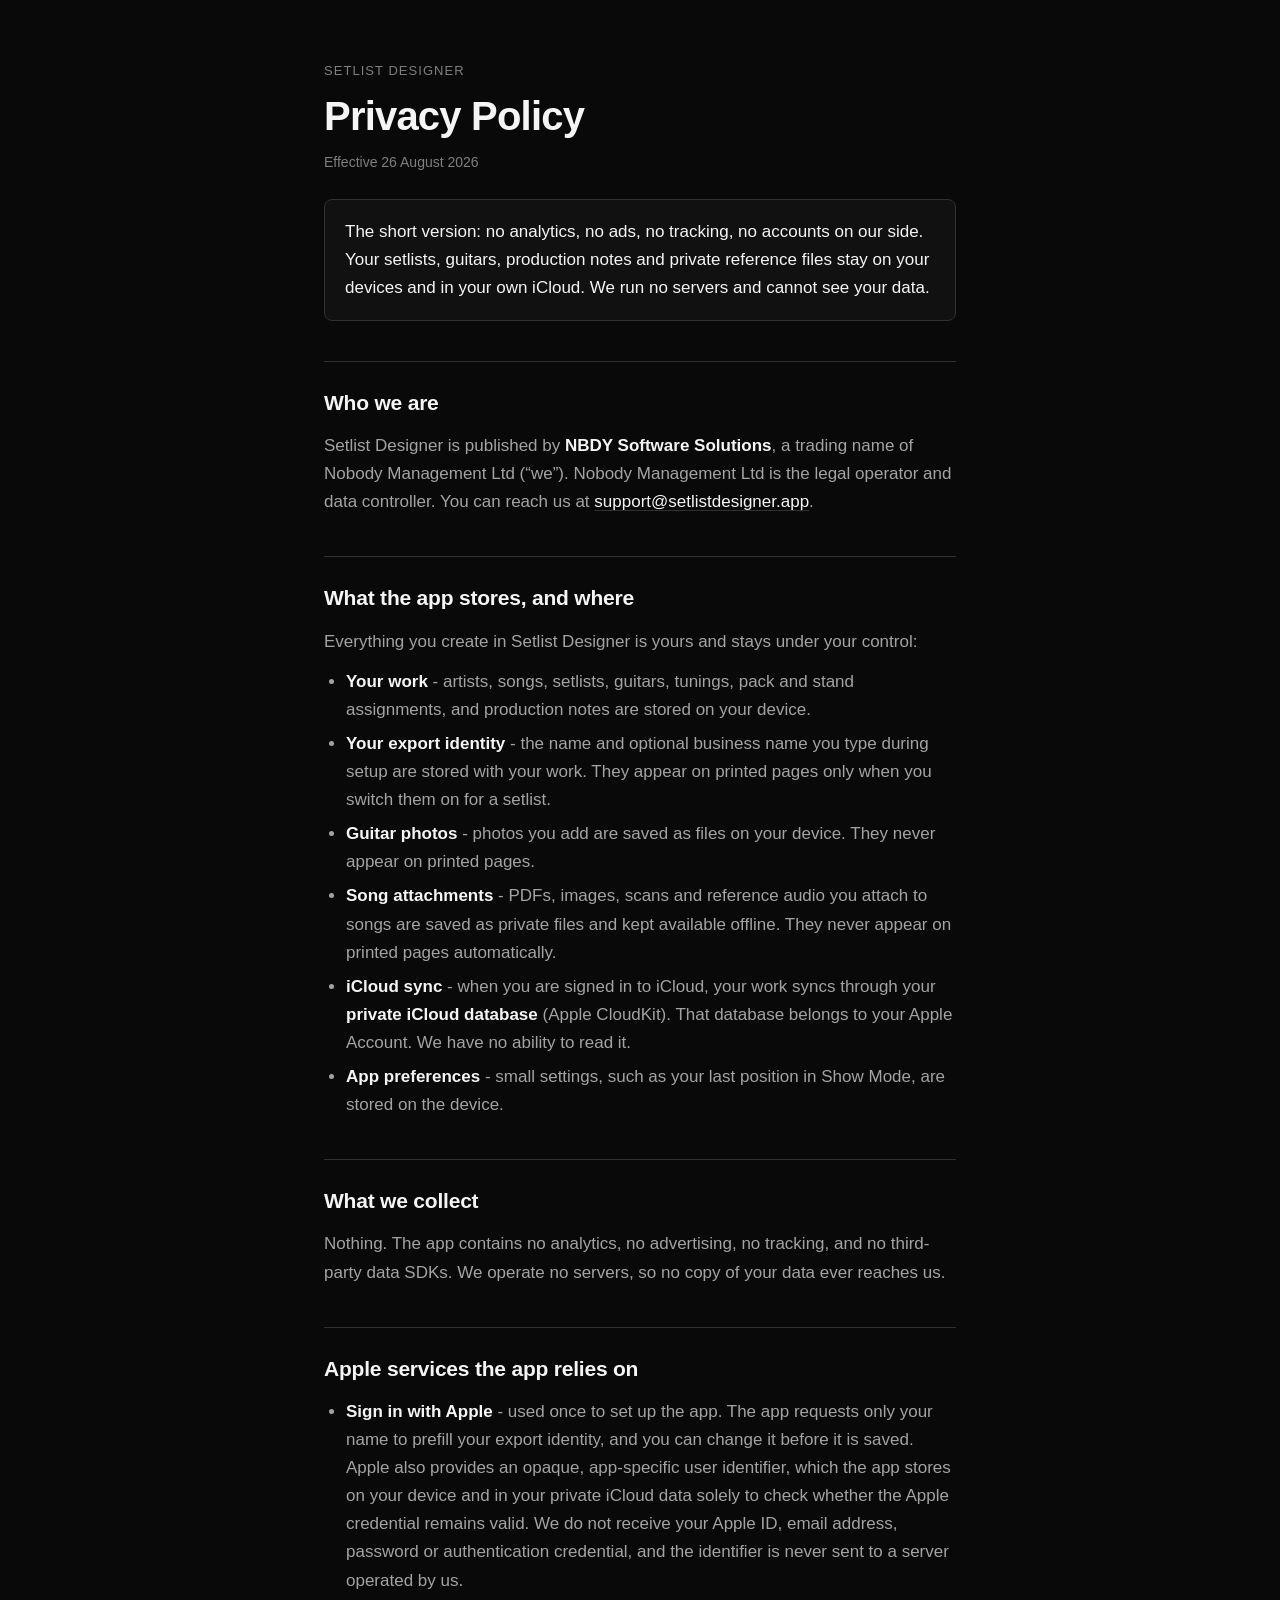
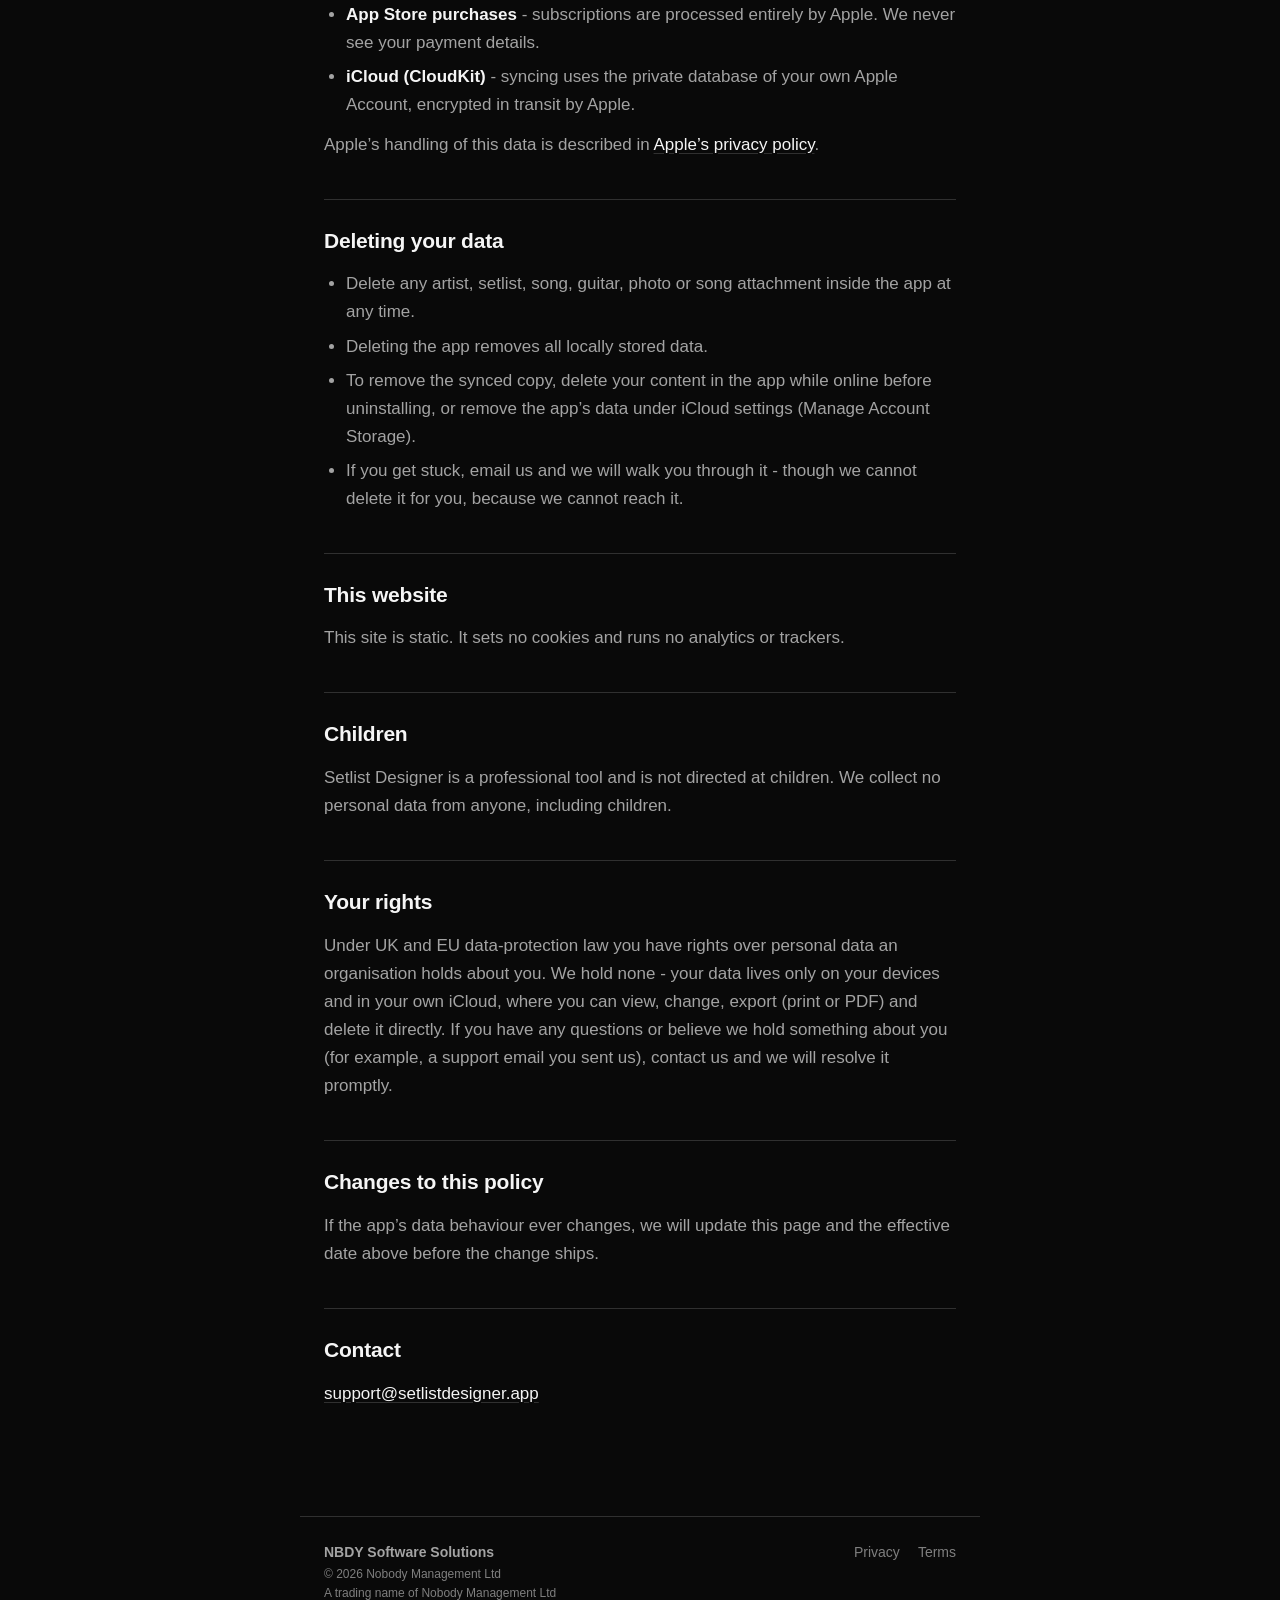
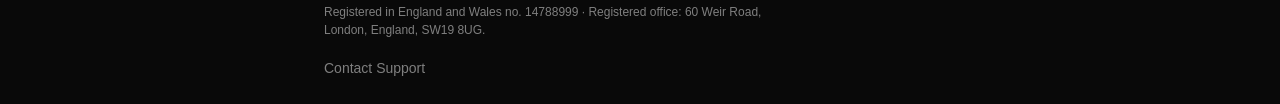
==== commit 2617eddd: "feat: publish reconciled Setlist Designer launch site Co-authored-by: Cursor <cursoragent@cursor.com" ====
--- a/privacy/index.html
+++ b/privacy/index.html
@@ -3,7 +3,7 @@
 <head>
   <meta charset="utf-8">
   <meta name="viewport" content="width=device-width, initial-scale=1">
-  <title>Privacy Policy — Setlist Designer</title>
+  <title>Privacy Policy - Setlist Designer</title>
   <meta name="description" content="Setlist Designer collects no analytics and runs no servers. Your data stays on your devices and in your own iCloud.">
   <link rel="stylesheet" href="/styles.css">
 </head>
@@ -14,7 +14,7 @@
     <p class="updated">Effective 26 August 2026</p>
 
     <div class="summary">
-      <p>The short version: no analytics, no ads, no tracking, no accounts on our side. Your setlists, guitars and photos stay on your devices and in your own iCloud. We run no servers and cannot see your data.</p>
+      <p>The short version: no analytics, no ads, no tracking, no accounts on our side. Your setlists, guitars, production notes and private reference files stay on your devices and in your own iCloud. We run no servers and cannot see your data.</p>
     </div>
 
     <h2>Who we are</h2>
@@ -23,11 +23,12 @@
     <h2>What the app stores, and where</h2>
     <p>Everything you create in Setlist Designer is yours and stays under your control:</p>
     <ul>
-      <li><strong>Your work</strong> — artists, songs, setlists, guitars, tunings, pack and stand assignments, and notes are stored on your device.</li>
-      <li><strong>Your export identity</strong> — the name and optional business name you type during setup are stored with your work. They appear on printed pages only when you switch them on for a setlist.</li>
-      <li><strong>Guitar photos</strong> — photos you add are saved as files on your device. They never appear on printed pages.</li>
-      <li><strong>iCloud sync</strong> — when you are signed in to iCloud, your work syncs through your <strong>private iCloud database</strong> (Apple CloudKit). That database belongs to your Apple Account. We have no ability to read it.</li>
-      <li><strong>App preferences</strong> — small settings, such as your last position in Show Mode, are stored on the device.</li>
+      <li><strong>Your work</strong> - artists, songs, setlists, guitars, tunings, pack and stand assignments, and production notes are stored on your device.</li>
+      <li><strong>Your export identity</strong> - the name and optional business name you type during setup are stored with your work. They appear on printed pages only when you switch them on for a setlist.</li>
+      <li><strong>Guitar photos</strong> - photos you add are saved as files on your device. They never appear on printed pages.</li>
+      <li><strong>Song attachments</strong> - PDFs, images, scans and reference audio you attach to songs are saved as private files and kept available offline. They never appear on printed pages automatically.</li>
+      <li><strong>iCloud sync</strong> - when you are signed in to iCloud, your work syncs through your <strong>private iCloud database</strong> (Apple CloudKit). That database belongs to your Apple Account. We have no ability to read it.</li>
+      <li><strong>App preferences</strong> - small settings, such as your last position in Show Mode, are stored on the device.</li>
     </ul>
 
     <h2>What we collect</h2>
@@ -35,18 +36,18 @@
 
     <h2>Apple services the app relies on</h2>
     <ul>
-      <li><strong>Sign in with Apple</strong> — used once to set up the app. The app requests only your name to prefill your export identity, and you can change it before it is saved. We do not receive or store your Apple ID, email address, or any credential — there is no account system on our side.</li>
-      <li><strong>App Store purchases</strong> — subscriptions are processed entirely by Apple. We never see your payment details.</li>
-      <li><strong>iCloud (CloudKit)</strong> — syncing uses the private database of your own Apple Account, encrypted in transit by Apple.</li>
+      <li><strong>Sign in with Apple</strong> - used once to set up the app. The app requests only your name to prefill your export identity, and you can change it before it is saved. Apple also provides an opaque, app-specific user identifier, which the app stores on your device and in your private iCloud data solely to check whether the Apple credential remains valid. We do not receive your Apple ID, email address, password or authentication credential, and the identifier is never sent to a server operated by us.</li>
+      <li><strong>App Store purchases</strong> - subscriptions are processed entirely by Apple. We never see your payment details.</li>
+      <li><strong>iCloud (CloudKit)</strong> - syncing uses the private database of your own Apple Account, encrypted in transit by Apple.</li>
     </ul>
     <p>Apple’s handling of this data is described in <a href="https://www.apple.com/legal/privacy/">Apple’s privacy policy</a>.</p>
 
     <h2>Deleting your data</h2>
     <ul>
-      <li>Delete any artist, setlist, song, guitar or photo inside the app at any time.</li>
+      <li>Delete any artist, setlist, song, guitar, photo or song attachment inside the app at any time.</li>
       <li>Deleting the app removes all locally stored data.</li>
       <li>To remove the synced copy, delete your content in the app while online before uninstalling, or remove the app’s data under iCloud settings (Manage Account Storage).</li>
-      <li>If you get stuck, email us and we will walk you through it — though we cannot delete it for you, because we cannot reach it.</li>
+      <li>If you get stuck, email us and we will walk you through it - though we cannot delete it for you, because we cannot reach it.</li>
     </ul>
 
     <h2>This website</h2>
@@ -56,7 +57,7 @@
     <p>Setlist Designer is a professional tool and is not directed at children. We collect no personal data from anyone, including children.</p>
 
     <h2>Your rights</h2>
-    <p>Under UK and EU data-protection law you have rights over personal data an organisation holds about you. We hold none — your data lives only on your devices and in your own iCloud, where you can view, change, export (print or PDF) and delete it directly. If you have any questions or believe we hold something about you (for example, a support email you sent us), contact us and we will resolve it promptly.</p>
+    <p>Under UK and EU data-protection law you have rights over personal data an organisation holds about you. We hold none - your data lives only on your devices and in your own iCloud, where you can view, change, export (print or PDF) and delete it directly. If you have any questions or believe we hold something about you (for example, a support email you sent us), contact us and we will resolve it promptly.</p>
 
     <h2>Changes to this policy</h2>
     <p>If the app’s data behaviour ever changes, we will update this page and the effective date above before the change ships.</p>
@@ -75,7 +76,7 @@
     <span class="spacer"></span>
     <a href="/privacy/">Privacy</a>
     <a href="/terms/">Terms</a>
-    <a href="/support/">Support</a>
+    <a href="/support/">Contact Support</a>
   </footer>
 </body>
 </html>
--- a/styles.css
+++ b/styles.css
@@ -373,6 +373,56 @@
 
 .site-header > .button {
   justify-self: end;
+}
+
+.mode-switch-bar {
+  position: sticky;
+  top: 0;
+  z-index: 30;
+  display: flex;
+  justify-content: center;
+  padding: 10px 24px;
+  background: rgba(9, 9, 9, 0.86);
+  backdrop-filter: blur(14px);
+  border-bottom: 1px solid var(--line);
+}
+
+.mode-switch {
+  display: inline-flex;
+  padding: 4px;
+  gap: 4px;
+  border: 1px solid var(--line);
+  border-radius: 999px;
+  background: var(--pane);
+}
+
+.mode-tab {
+  appearance: none;
+  border: 0;
+  border-radius: 999px;
+  padding: 9px 18px;
+  font-size: 13px;
+  font-weight: 650;
+  letter-spacing: -0.01em;
+  color: var(--secondary);
+  background: transparent;
+  font-family: inherit;
+  cursor: pointer;
+  transition: background 160ms ease, color 160ms ease;
+}
+
+.mode-tab:hover {
+  color: var(--primary);
+}
+
+.mode-tab[aria-selected="true"] {
+  background: var(--accent);
+  color: #07100a;
+}
+
+.mode-tab:focus-visible {
+  outline: 2px solid var(--accent);
+  outline-offset: 2px;
 }
 
 .marketing .button {
@@ -469,6 +519,14 @@
   flex-wrap: wrap;
 }
 
+.hero-price {
+  margin: 14px 0 0;
+  max-width: 610px;
+  color: #c5c5c5;
+  font-size: 15px;
+  line-height: 1.45;
+}
+
 .text-link {
   color: var(--primary);
   font-size: 15px;
@@ -481,33 +539,83 @@
   color: var(--accent);
 }
 
-.proof-row {
-  margin: 38px 0 0;
-  padding: 18px 0 0;
+.hero-features {
+  margin: 34px 0 0;
+  padding: 14px 16px 8px;
+  max-width: 610px;
+  border: 1px solid var(--line);
+  background: var(--pane);
+}
+
+.hero-features-kicker {
+  margin: 0 0 6px;
+  color: var(--accent);
+  font: 700 11px/1.2 ui-monospace, "SF Mono", SFMono-Regular, Menlo, monospace;
+  letter-spacing: 0.12em;
+  text-transform: uppercase;
+}
+
+.hero-feature-list {
+  margin: 0;
+  padding: 0;
   display: flex;
-  gap: 13px 22px;
-  flex-wrap: wrap;
+  flex-direction: column;
   list-style: none;
-  border-top: 1px solid var(--line);
-}
-
-.proof-row li {
+}
+
+.hero-feature-list li {
+  display: flex;
+  align-items: center;
+  gap: 10px;
   margin: 0;
-  color: var(--tertiary);
-  font: 600 11px/1.4 ui-monospace, "SF Mono", SFMono-Regular, Menlo, monospace;
-  letter-spacing: 0.05em;
-  text-transform: uppercase;
-}
-
-.proof-row li::before {
-  content: "";
+  padding: 7px 0;
+  border-bottom: 1px solid rgba(245, 245, 245, 0.06);
+}
+
+.hero-feature-list li:last-child {
+  border-bottom: 0;
+}
+
+.hero-feature-dot {
+  display: block;
+  flex: 0 0 6px;
+  align-self: center;
   width: 6px;
   height: 6px;
-  margin-right: 8px;
-  display: inline-block;
+  font-style: normal;
   border-radius: 50%;
   background: var(--accent);
-  box-shadow: 0 0 12px rgba(48, 209, 88, 0.7);
+  box-shadow: 0 0 10px rgba(48, 209, 88, 0.7);
+}
+
+.hero-feature-list li > span {
+  display: block;
+  flex: 1;
+  min-width: 0;
+  font-size: 13px;
+  line-height: 1.4;
+}
+
+.hero-feature-list strong,
+.hero-feature-list li > span > span {
+  display: inline;
+  font-size: 13px;
+  line-height: 1.4;
+}
+
+.hero-feature-list strong {
+  color: var(--primary);
+  font-weight: 650;
+}
+
+.hero-feature-list strong::after {
+  content: " - ";
+  font-weight: 500;
+  color: var(--secondary);
+}
+
+.hero-feature-list li > span > span {
+  color: var(--secondary);
 }
 
 .hero-product {
@@ -577,6 +685,25 @@
   object-fit: cover;
 }
 
+.device-screen img.contain-source {
+  object-fit: contain;
+}
+
+.mac-section {
+  text-align: center;
+}
+
+.mac-product-shot {
+  display: block;
+  width: min(100%, 1180px);
+  height: auto;
+  margin: 42px auto 0;
+  border: 1px solid #4a4f4b;
+  border-radius: 24px;
+  background: #080908;
+  box-shadow: 0 36px 90px rgba(0, 0, 0, 0.52);
+}
+
 .product-callout {
   position: absolute;
   z-index: 5;
@@ -625,18 +752,29 @@
   grid-template-columns: 1fr 1fr;
 }
 
-.audience-band article {
+.audience-card {
   min-height: 210px;
   padding: 52px max(5vw, calc((100vw - 1240px) / 2));
   display: grid;
   grid-template-columns: 54px minmax(0, 520px);
   align-content: center;
   gap: 20px;
-}
-
-.audience-band article:first-child {
+  color: inherit;
+  text-decoration: none;
+}
+
+.audience-card:first-child {
   padding-left: max(24px, calc((100vw - 1240px) / 2));
   border-right: 1px solid var(--line);
+}
+
+.audience-card:hover h2 {
+  color: var(--accent);
+}
+
+.audience-card:focus-visible {
+  outline: 2px solid var(--accent);
+  outline-offset: -4px;
 }
 
 .audience-number {
@@ -798,6 +936,7 @@
 
 .device-wrap-accent {
   position: relative;
+  overflow: clip;
 }
 
 .device-wrap-accent::before {
@@ -1037,6 +1176,10 @@
     max-width: 760px;
   }
 
+  .hero-features {
+    max-width: 100%;
+  }
+
   .hero-product {
     width: min(900px, 100%);
     justify-self: center;
@@ -1057,6 +1200,22 @@
 
   .export-layout {
     gap: 38px;
+  }
+}
+
+@media (max-width: 1100px) and (min-width: 980px) {
+  .hero-copy {
+    max-width: 920px;
+  }
+
+  .hero-feature-list {
+    display: grid;
+    grid-template-columns: 1fr 1fr;
+    column-gap: 28px;
+  }
+
+  .hero-feature-list li:nth-last-child(-n + 2) {
+    border-bottom: 0;
   }
 }
 
@@ -1067,13 +1226,13 @@
     grid-template-columns: 1fr;
   }
 
-  .audience-band article,
-  .audience-band article:first-child {
+  .audience-card,
+  .audience-card:first-child {
     padding: 36px 24px;
     border-right: 0;
   }
 
-  .audience-band article + article {
+  .audience-card + .audience-card {
     border-top: 1px solid var(--line);
   }
 
@@ -1155,8 +1314,21 @@
     flex-direction: column;
   }
 
-  .proof-row {
-    display: grid;
+  .hero-features {
+    max-width: 100%;
+  }
+
+  .hero-feature-list {
+    display: flex;
+    flex-direction: column;
+  }
+
+  .hero-feature-list li:nth-last-child(-n + 2) {
+    border-bottom: 1px solid rgba(245, 245, 245, 0.06);
+  }
+
+  .hero-feature-list li:last-child {
+    border-bottom: 0;
   }
 
   .device {
@@ -1231,6 +1403,38 @@
   }
 }
 
+/* Setlist Mode / Guitar Tech Mode lanes */
+
+.export-simple {
+  max-width: 620px;
+}
+
+@media (min-width: 801px) {
+  html[data-mode="setlist"] .feature-grid {
+    grid-template-columns: repeat(2, 1fr);
+  }
+}
+
+html[data-mode="setlist"] [data-lane="guitar-tech"],
+html:not([data-mode]) [data-lane="guitar-tech"] {
+  display: none;
+}
+
+html[data-mode="guitar-tech"] [data-lane="setlist"] {
+  display: none;
+}
+
+@media (max-width: 600px) {
+  .mode-switch-bar {
+    padding: 8px 16px;
+  }
+
+  .mode-tab {
+    padding: 9px 14px;
+    font-size: 12px;
+  }
+}
+
 @media (prefers-reduced-motion: reduce) {
   .marketing .button {
     transition: none;
